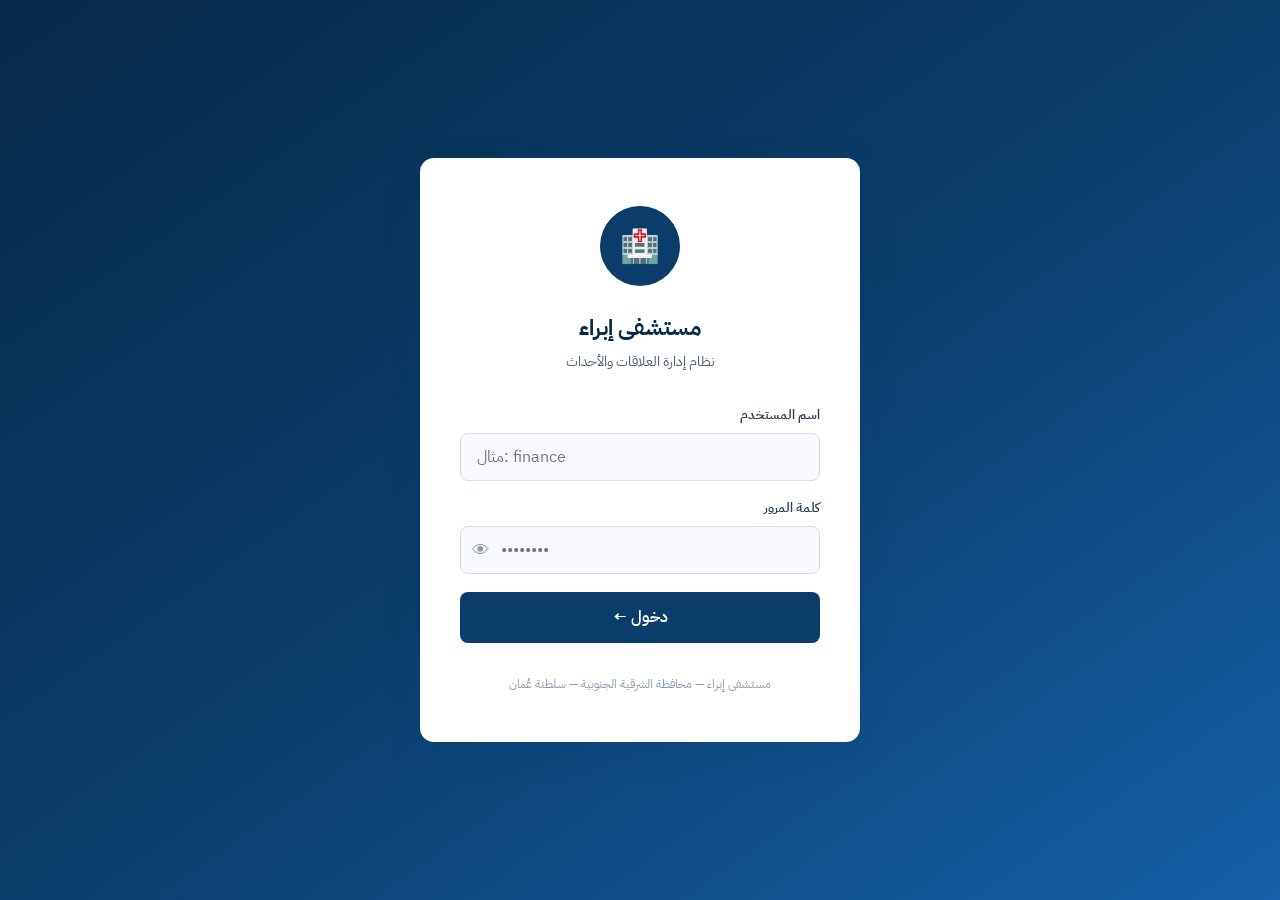
==== index.html @ c68150e1 "Add files via upload" ====
<!DOCTYPE html>
<html lang="ar" dir="rtl">

<head>
  <meta charset="UTF-8">
  <meta name="viewport" content="width=device-width, initial-scale=1.0">
  <title>مستشفى إبراء — تسجيل الدخول</title>
  <link rel="stylesheet" href="css/style.css">
  <style>
    .lf {
      display: flex;
      flex-direction: column;
      gap: .4rem;
      margin-bottom: 1.1rem;
      text-align: right
    }

    .lf label {
      font-size: .83rem;
      font-weight: 600;
      color: var(--neutral-700)
    }

    .lf input {
      width: 100%;
      padding: .72rem 1rem;
      border: 1.5px solid var(--neutral-200);
      border-radius: var(--radius);
      font-size: .97rem;
      background: var(--neutral-50);
      direction: ltr;
      text-align: left;
      font-family: inherit
    }

    .lf input:focus {
      outline: none;
      border-color: var(--primary-light);
      box-shadow: 0 0 0 3px rgba(21, 96, 168, .12);
      background: #fff
    }

    .pw-wrap {
      position: relative
    }

    .pw-wrap input {
      padding-left: 2.5rem
    }

    .pw-toggle {
      position: absolute;
      left: .75rem;
      top: 50%;
      transform: translateY(-50%);
      cursor: pointer;
      font-size: 1.1rem;
      color: var(--neutral-400)
    }
  </style>
</head>

<body class="login-page">
  <div class="login-card">
    <div class="login-logo">🏥</div>
    <h1 class="login-title">مستشفى إبراء</h1>
    <p class="login-subtitle">نظام إدارة العلاقات والأحداث</p>
    <div class="login-form">
      <div class="lf">
        <label>اسم المستخدم</label>
        <input type="text" id="inp-user" placeholder="مثال: finance" autocomplete="off" spellcheck="false">
      </div>
      <div class="lf">
        <label>كلمة المرور</label>
        <div class="pw-wrap">
          <input type="password" id="inp-pass" placeholder="••••••••" autocomplete="off">
          <span class="pw-toggle" id="pw-eye" onclick="togglePw()">👁</span>
        </div>
      </div>
      <button class="btn btn-primary" id="login-btn" onclick="doLogin()">دخول ←</button>
      <div class="login-error" id="login-error"></div>
    </div>
    <p style="margin-top:2rem;font-size:.75rem;color:var(--neutral-400)">مستشفى إبراء — محافظة الشرقية الجنوبية — سلطنة
      عُمان</p>
  </div>

  <script>
    // ── Supabase config ────────────────────────────────────────────────────
    const SUPABASE_URL = 'https://arpavayymvzckrytnwcr.supabase.co';
    const SUPABASE_ANON_KEY = 'eyJhbGciOiJIUzI1NiIsInR5cCI6IkpXVCJ9.eyJpc3MiOiJzdXBhYmFzZSIsInJlZiI6ImFycGF2YXl5bXZ6Y2tyeXRud2NyIiwicm9sZSI6ImFub24iLCJpYXQiOjE3ODIyMjEzMTIsImV4cCI6MjA5Nzc5NzMxMn0.KjnoR6fAWPVHJcuAol_mFbrXabzbY2G2itxrQmjWXBs';

    // ── Login uses native fetch — NO supabase.js needed at all ─────────────
    // Calls the REST endpoint that Supabase auto-generates for every RPC function.
    async function callRPC(fn, params) {
      const res = await fetch(`${SUPABASE_URL}/rest/v1/rpc/${fn}`, {
        method: 'POST',
        headers: {
          'Content-Type': 'application/json',
          'apikey': SUPABASE_ANON_KEY,
          'Authorization': 'Bearer ' + SUPABASE_ANON_KEY
        },
        body: JSON.stringify(params)
      });
      const json = await res.json();
      if (!res.ok) throw new Error(json.message || json.error || 'خطأ في الاتصال');
      return json; // array of rows
    }

    async function logSession(userId, username) {
      try {
        await fetch(`${SUPABASE_URL}/rest/v1/login_sessions`, {
          method: 'POST',
          headers: {
            'Content-Type': 'application/json',
            'apikey': SUPABASE_ANON_KEY,
            'Authorization': 'Bearer ' + SUPABASE_ANON_KEY,
            'Prefer': 'return=minimal'
          },
          body: JSON.stringify({ user_id: userId, username })
        });
      } catch (e) { }
    }

    // ── Redirect if already logged in ─────────────────────────────────────
    try {
      const u = JSON.parse(sessionStorage.getItem('hospital_user'));
      if (u && u.username) redirectUser(u);
    } catch (e) { }

    // ── Enter key ─────────────────────────────────────────────────────────
    document.getElementById('inp-user').addEventListener('keydown', e => { if (e.key === 'Enter') doLogin(); });
    document.getElementById('inp-pass').addEventListener('keydown', e => { if (e.key === 'Enter') doLogin(); });

    function togglePw() {
      const inp = document.getElementById('inp-pass');
      inp.type = inp.type === 'password' ? 'text' : 'password';
      document.getElementById('pw-eye').textContent = inp.type === 'password' ? '👁' : '🙈';
    }

    function showErr(msg) {
      const el = document.getElementById('login-error');
      el.textContent = msg; el.classList.add('show');
    }

    async function doLogin() {
      const username = document.getElementById('inp-user').value.trim().toLowerCase();
      const password = document.getElementById('inp-pass').value;
      const errEl = document.getElementById('login-error');
      const btn = document.getElementById('login-btn');

      errEl.classList.remove('show');
      if (!username || !password) { showErr('⚠️ يرجى إدخال اسم المستخدم وكلمة المرور.'); return; }

      btn.disabled = true; btn.textContent = '⏳ جاري التحقق...';

      try {
        const rows = await callRPC('verify_login', { p_username: username, p_password: password });

        if (!rows || rows.length === 0) {
          showErr('❌ اسم المستخدم أو كلمة المرور غير صحيحة.');
          document.getElementById('inp-pass').value = ''; return;
        }

        const row = rows[0];
        if (!row.is_active) { showErr('🚫 هذا الحساب معطّل.'); return; }

        const user = {
          id: row.user_id,
          username: row.username,
          name: row.full_name,
          role: row.role,
          deptName: row.dept_name || '',
          deptKey: row.dept_code || '',
          loginTime: new Date().toISOString()
        };

        sessionStorage.setItem('hospital_user', JSON.stringify(user));
        logSession(user.id, user.username);
        redirectUser(user);

      } catch (err) {
        showErr('❌ ' + err.message);
      } finally {
        btn.disabled = false; btn.textContent = 'دخول ←';
      }
    }

    function redirectUser(user) {
      if (user.role === 'relations' || user.role === 'admin')
        window.location.href = 'pages/relations/home.html';
      else
        window.location.href = 'pages/dept/home.html';
    }
  </script>
</body>

</html>
---- css/style.css ----
@import url('https://fonts.googleapis.com/css2?family=IBM+Plex+Sans+Arabic:wght@300;400;500;600;700&display=swap');

:root {
  --primary:#0B3D6B; --primary-light:#1560A8; --primary-dark:#072A4A;
  --accent:#00A896; --accent-light:#00C9B1;
  --danger:#C0392B; --warning:#E67E22; --success:#1A7F54;
  --neutral-900:#0F1923; --neutral-800:#1C2B3A; --neutral-700:#2D3F52;
  --neutral-600:#4A5F73; --neutral-400:#8899A8; --neutral-200:#D5DDE5;
  --neutral-100:#EEF2F6; --neutral-50:#F7F9FC; --white:#FFFFFF;
  --font-main:'IBM Plex Sans Arabic','Segoe UI',Arial,sans-serif;
  --radius-sm:4px; --radius:8px; --radius-lg:14px;
  --shadow-sm:0 1px 4px rgba(11,61,107,.08); --shadow:0 4px 16px rgba(11,61,107,.12); --shadow-lg:0 8px 32px rgba(11,61,107,.18);
  --sidebar-w:260px;
}
*,*::before,*::after{box-sizing:border-box;margin:0;padding:0}
html{font-size:16px;scroll-behavior:smooth}
body{font-family:var(--font-main);background:var(--neutral-50);color:var(--neutral-900);direction:rtl;min-height:100vh;line-height:1.6}
a{color:inherit;text-decoration:none} img{max-width:100%;display:block}
button{cursor:pointer;font-family:var(--font-main)} input,select,textarea{font-family:var(--font-main)}

/* LOGIN */
.login-page{min-height:100vh;display:flex;align-items:center;justify-content:center;background:linear-gradient(145deg,var(--primary-dark),var(--primary),var(--primary-light));padding:1rem}
.login-card{background:#fff;border-radius:var(--radius-lg);box-shadow:var(--shadow-lg);padding:3rem 2.5rem;width:100%;max-width:440px;text-align:center}
.login-logo{width:80px;height:80px;background:var(--primary);border-radius:50%;display:flex;align-items:center;justify-content:center;margin:0 auto 1.5rem;font-size:2rem;color:#fff}
.login-title{font-size:1.4rem;font-weight:700;color:var(--primary-dark);margin-bottom:.25rem}
.login-subtitle{font-size:.9rem;color:var(--neutral-600);margin-bottom:2rem}
.login-error{margin-top:.75rem;padding:.65rem 1rem;background:#FEF2F2;border:1px solid #FCA5A5;border-radius:var(--radius);color:var(--danger);font-size:.88rem;display:none}
.login-error.show{display:block}

/* BUTTONS */
.btn{display:inline-flex;align-items:center;justify-content:center;gap:.5rem;padding:.7rem 1.5rem;border-radius:var(--radius);font-size:.92rem;font-weight:600;border:none;cursor:pointer;transition:all .2s;white-space:nowrap;font-family:var(--font-main)}
.btn-primary{background:var(--primary);color:#fff;width:100%;padding:.85rem;font-size:1rem}.btn-primary:hover{background:var(--primary-light)}
.btn-accent{background:var(--accent);color:#fff}.btn-accent:hover{background:var(--accent-light)}
.btn-success{background:var(--success);color:#fff}.btn-success:hover{opacity:.9}
.btn-danger{background:var(--danger);color:#fff}.btn-danger:hover{opacity:.9}
.btn-outline{background:transparent;border:1.5px solid var(--primary);color:var(--primary)}.btn-outline:hover{background:var(--primary);color:#fff}
.btn-ghost{background:transparent;color:var(--neutral-600);border:1.5px solid var(--neutral-200)}.btn-ghost:hover{background:var(--neutral-100)}
.btn-sm{padding:.45rem .9rem;font-size:.8rem}.btn-lg{padding:.95rem 2rem;font-size:1.05rem}
.w-full{width:100%}

/* LAYOUT */
.app-layout{display:flex;min-height:100vh}
.sidebar{width:var(--sidebar-w);background:var(--primary-dark);color:#fff;display:flex;flex-direction:column;position:fixed;top:0;right:0;bottom:0;z-index:100;overflow-y:auto}
.sidebar-header{padding:1.5rem 1.25rem 1rem;border-bottom:1px solid rgba(255,255,255,.1)}
.sidebar-logo{display:flex;align-items:center;gap:.75rem}
.sidebar-logo-icon{width:44px;height:44px;background:var(--accent);border-radius:var(--radius);display:flex;align-items:center;justify-content:center;font-size:1.3rem;flex-shrink:0}
.sidebar-logo-text strong{font-size:.95rem;display:block} .sidebar-logo-text span{font-size:.75rem;opacity:.65}
.sidebar-user{padding:1rem 1.25rem;background:rgba(255,255,255,.06);margin:.75rem .75rem 0;border-radius:var(--radius)}
.sidebar-user-name{font-size:.88rem;font-weight:600} .sidebar-user-role{font-size:.75rem;opacity:.6;margin-top:.15rem}
.sidebar-nav{padding:.75rem 0;flex:1}
.sidebar-section{padding:.5rem 1.25rem .25rem;font-size:.7rem;font-weight:700;letter-spacing:.08em;text-transform:uppercase;color:rgba(255,255,255,.4)}
.sidebar-nav a{display:flex;align-items:center;gap:.75rem;padding:.65rem 1.25rem;font-size:.88rem;color:rgba(255,255,255,.75);border-right:3px solid transparent;transition:all .2s}
.sidebar-nav a:hover,.sidebar-nav a.active{background:rgba(255,255,255,.07);color:#fff;border-right-color:var(--accent)}
.sidebar-nav a.active{background:rgba(0,168,150,.15);font-weight:600}
.nav-icon{font-size:1rem;width:20px;text-align:center;flex-shrink:0}
.sidebar-footer{padding:1rem 1.25rem;border-top:1px solid rgba(255,255,255,.1)}
.main-content{margin-right:var(--sidebar-w);flex:1;display:flex;flex-direction:column;min-height:100vh}
.topbar{background:#fff;border-bottom:1px solid var(--neutral-200);padding:0 2rem;height:64px;display:flex;align-items:center;justify-content:space-between;position:sticky;top:0;z-index:50;box-shadow:var(--shadow-sm)}
.topbar-title h1{font-size:1.15rem;font-weight:700;color:var(--primary-dark)} .topbar-title p{font-size:.78rem;color:var(--neutral-600)}
.topbar-date{font-size:.82rem;color:var(--neutral-600);background:var(--neutral-100);padding:.35rem .75rem;border-radius:20px}
.page-content{padding:2rem;flex:1}

/* CARDS */
.card{background:#fff;border-radius:var(--radius-lg);box-shadow:var(--shadow-sm);border:1px solid var(--neutral-200)}
.card-header{padding:1.25rem 1.5rem;border-bottom:1px solid var(--neutral-100);display:flex;align-items:center;justify-content:space-between}
.card-title{font-size:1rem;font-weight:700;color:var(--primary-dark);display:flex;align-items:center;gap:.5rem}
.card-body{padding:1.5rem}
.mb-2{margin-bottom:1rem} .mb-3{margin-bottom:1.5rem} .mt-1{margin-top:.5rem}

/* STATS */
.stats-grid{display:grid;grid-template-columns:repeat(auto-fit,minmax(200px,1fr));gap:1rem;margin-bottom:1.5rem}
.stat-card{background:#fff;border-radius:var(--radius-lg);padding:1.25rem 1.5rem;border:1px solid var(--neutral-200);box-shadow:var(--shadow-sm);display:flex;align-items:center;gap:1rem}
.stat-icon{width:48px;height:48px;border-radius:var(--radius);display:flex;align-items:center;justify-content:center;font-size:1.4rem;flex-shrink:0}
.stat-icon.blue{background:rgba(21,96,168,.12);color:var(--primary-light)}
.stat-icon.green{background:rgba(26,127,84,.12);color:var(--success)}
.stat-icon.orange{background:rgba(230,126,34,.12);color:var(--warning)}
.stat-icon.teal{background:rgba(0,168,150,.12);color:var(--accent)}
.stat-value{font-size:1.75rem;font-weight:700;color:var(--primary-dark);line-height:1}
.stat-label{font-size:.8rem;color:var(--neutral-600);margin-top:.25rem}

/* FORMS */
.form-grid{display:grid;grid-template-columns:repeat(auto-fit,minmax(240px,1fr));gap:1.25rem}
.form-group{display:flex;flex-direction:column;gap:.4rem} .form-group.full{grid-column:1/-1}
.form-label{font-size:.83rem;font-weight:600;color:var(--neutral-700)}
.required{color:var(--danger);margin-right:2px}
.form-control{padding:.65rem .9rem;border:1.5px solid var(--neutral-200);border-radius:var(--radius);font-size:.92rem;color:var(--neutral-900);background:var(--neutral-50);transition:border-color .2s,box-shadow .2s;width:100%;direction:rtl;font-family:var(--font-main)}
.form-control:focus{outline:none;border-color:var(--primary-light);box-shadow:0 0 0 3px rgba(21,96,168,.1);background:#fff}
select.form-control{appearance:none;background-image:url("data:image/svg+xml,%3Csvg xmlns='http://www.w3.org/2000/svg' width='12' height='8' viewBox='0 0 12 8'%3E%3Cpath d='M1 1l5 5 5-5' stroke='%234A5F73' stroke-width='1.5' fill='none'/%3E%3C/svg%3E");background-repeat:no-repeat;background-position:left .9rem center;padding-left:2.25rem}
textarea.form-control{resize:vertical;min-height:90px}
.form-actions{display:flex;align-items:center;gap:.75rem;margin-top:1.5rem;padding-top:1.25rem;border-top:1px solid var(--neutral-100);flex-wrap:wrap}

/* TABLES */
.table-wrapper{overflow-x:auto;border-radius:var(--radius)}
table{width:100%;border-collapse:collapse;font-size:.87rem}
thead th{background:var(--primary-dark);color:#fff;padding:.75rem .9rem;font-weight:600;text-align:right;white-space:nowrap;font-size:.82rem}
tbody tr{border-bottom:1px solid var(--neutral-100);transition:background .2s}
tbody tr:hover{background:var(--neutral-50)} tbody tr:last-child{border-bottom:none}
tbody td{padding:.75rem .9rem;color:var(--neutral-800);vertical-align:middle}

/* BADGES */
.badge{display:inline-flex;align-items:center;padding:.25rem .65rem;border-radius:20px;font-size:.75rem;font-weight:600;white-space:nowrap}
.badge-blue{background:rgba(21,96,168,.12);color:var(--primary-light)}
.badge-green{background:rgba(26,127,84,.12);color:var(--success)}
.badge-orange{background:rgba(230,126,34,.12);color:var(--warning)}
.badge-red{background:rgba(192,57,43,.12);color:var(--danger)}
.badge-teal{background:rgba(0,168,150,.12);color:var(--accent)}
.badge-gray{background:var(--neutral-100);color:var(--neutral-600)}
.priority-low{background:rgba(26,127,84,.12);color:var(--success);border:1px solid rgba(26,127,84,.25)}
.priority-medium{background:rgba(230,126,34,.12);color:var(--warning);border:1px solid rgba(230,126,34,.25)}
.priority-urgent{background:rgba(192,57,43,.12);color:var(--danger);border:1px solid rgba(192,57,43,.25)}
.case-complaint{background:rgba(192,57,43,.1);color:var(--danger)}
.case-thanks{background:rgba(26,127,84,.1);color:var(--success)}
.reply-status-yes{color:var(--success);font-weight:600;font-size:.82rem}
.reply-status-no{color:var(--danger);font-weight:600;font-size:.82rem}

/* ALERTS */
.alert{padding:.85rem 1.1rem;border-radius:var(--radius);font-size:.9rem;margin-bottom:1rem}
.alert-success{background:#ECFDF5;border:1px solid #A7F3D0;color:#065F46}
.alert-danger{background:#FEF2F2;border:1px solid #FCA5A5;color:#991B1B}
.alert-warning{background:#FFFBEB;border:1px solid #FDE68A;color:#92400E}
.alert-info{background:#EFF6FF;border:1px solid #BFDBFE;color:#1E40AF}

/* SEARCH BAR */
.search-bar{display:flex;align-items:center;gap:.5rem;background:var(--neutral-50);border:1.5px solid var(--neutral-200);border-radius:var(--radius);padding:0 .75rem;transition:border-color .2s}
.search-bar:focus-within{border-color:var(--primary-light)}
.search-bar input{border:none;background:transparent;padding:.6rem .25rem;font-size:.9rem;flex:1;color:var(--neutral-900);font-family:var(--font-main)}
.search-bar input:focus{outline:none}

/* FILTER ROW */
.filter-row{display:flex;align-items:center;gap:.75rem;flex-wrap:wrap;margin-bottom:1.25rem}

/* MODAL */
.modal-backdrop{position:fixed;inset:0;background:rgba(7,42,74,.55);z-index:200;display:none;align-items:center;justify-content:center;padding:1rem}
.modal-backdrop.open{display:flex}
.modal{background:#fff;border-radius:var(--radius-lg);box-shadow:var(--shadow-lg);width:100%;max-width:600px;max-height:90vh;overflow-y:auto;animation:slideIn .2s ease}
@keyframes slideIn{from{opacity:0;transform:translateY(-20px)}to{opacity:1;transform:translateY(0)}}
.modal-header{padding:1.25rem 1.5rem;border-bottom:1px solid var(--neutral-100);display:flex;align-items:center;justify-content:space-between}
.modal-title{font-size:1rem;font-weight:700;color:var(--primary-dark)}
.modal-close{width:32px;height:32px;border-radius:var(--radius-sm);border:none;background:var(--neutral-100);color:var(--neutral-600);display:flex;align-items:center;justify-content:center;cursor:pointer}
.modal-body{padding:1.5rem} .modal-footer{padding:1rem 1.5rem;border-top:1px solid var(--neutral-100);display:flex;justify-content:flex-end;gap:.75rem}

/* MISC */
.divider{height:1px;background:var(--neutral-200);margin:1.25rem 0}
.flex{display:flex} .gap-1{gap:.5rem} .items-center{align-items:center} .justify-between{justify-content:space-between} .flex-wrap{flex-wrap:wrap}
.text-sm{font-size:.85rem} .text-xs{font-size:.75rem} .text-muted{color:var(--neutral-600)} .font-bold{font-weight:700} .text-center{text-align:center}
.empty-state{padding:3rem 1rem;text-align:center;color:var(--neutral-600)}
.empty-state .empty-icon{font-size:3rem;margin-bottom:1rem;opacity:.4}
.dept-checkbox-grid{display:grid;grid-template-columns:repeat(auto-fill,minmax(200px,1fr));gap:.5rem;max-height:200px;overflow-y:auto;padding:.75rem;border:1.5px solid var(--neutral-200);border-radius:var(--radius);background:var(--neutral-50)}
.dept-checkbox-grid label{display:flex;align-items:center;gap:.5rem;font-size:.83rem;cursor:pointer;padding:.3rem .5rem;border-radius:var(--radius-sm)}
.dept-checkbox-grid label:hover{background:var(--neutral-100)}
.dept-checkbox-grid input[type="checkbox"]{accent-color:var(--primary);width:15px;height:15px}

/* TOAST */
#toast-container{position:fixed;top:1.25rem;left:1.25rem;z-index:9999;display:flex;flex-direction:column;gap:.65rem;max-width:380px}
.toast{background:#fff;border-radius:var(--radius);box-shadow:var(--shadow-lg);padding:.9rem 1.1rem;display:flex;align-items:flex-start;gap:.65rem;font-size:.88rem;border-right:4px solid var(--primary);animation:toastIn .3s ease}
.toast.success{border-right-color:var(--success)} .toast.danger{border-right-color:var(--danger)} .toast.warning{border-right-color:var(--warning)}
@keyframes toastIn{from{opacity:0;transform:translateX(-20px)}to{opacity:1;transform:translateX(0)}}
.toast-icon{font-size:1.1rem;flex-shrink:0} .toast-body{flex:1;color:var(--neutral-800)} .toast-title{font-weight:700;margin-bottom:.1rem}

/* LOADING */
.loading-overlay{position:fixed;inset:0;background:rgba(255,255,255,.8);z-index:999;display:none;align-items:center;justify-content:center}
.loading-overlay.show{display:flex}
.spinner{width:48px;height:48px;border:4px solid var(--neutral-200);border-top-color:var(--primary);border-radius:50%;animation:spin .8s linear infinite}
@keyframes spin{to{transform:rotate(360deg)}}
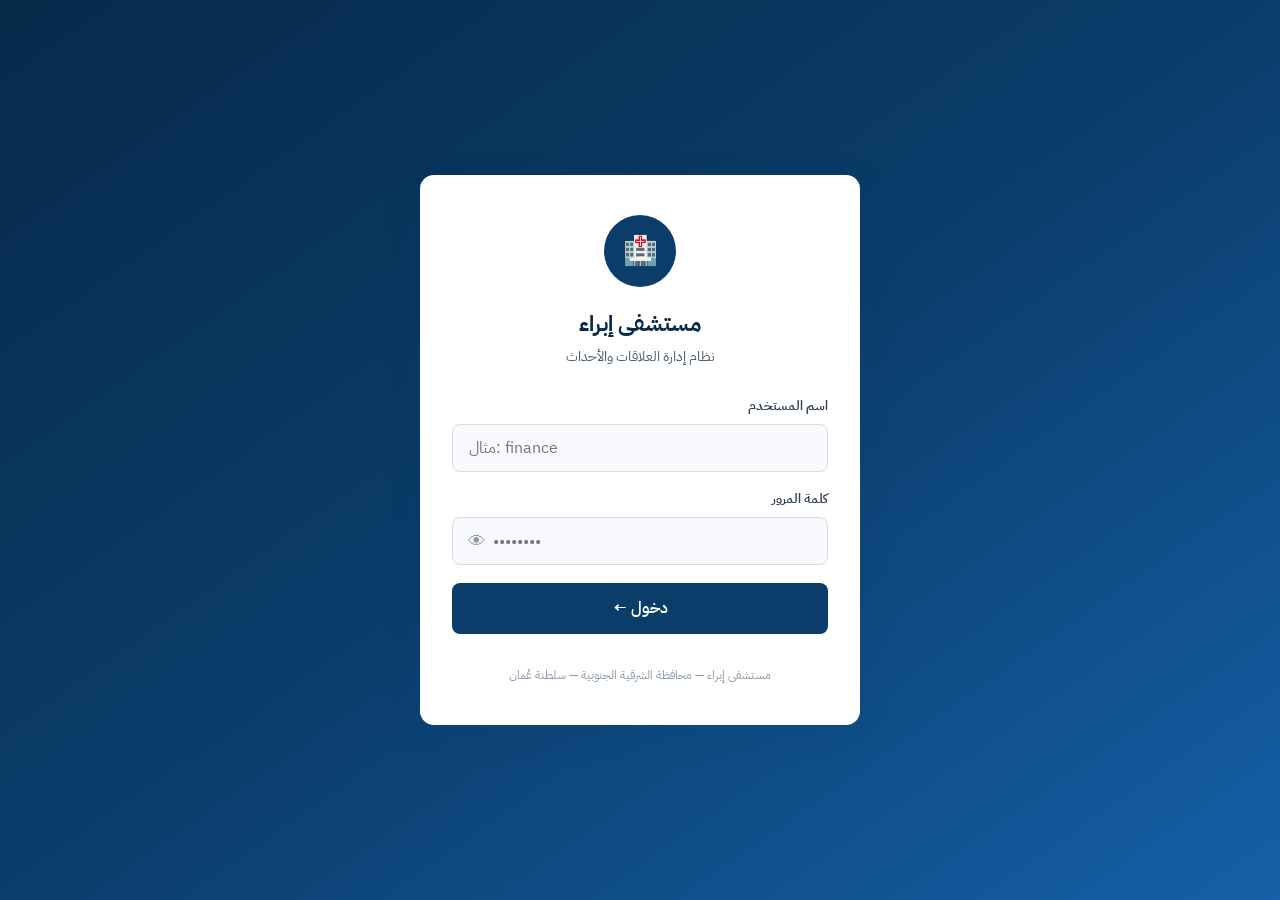
==== commit 42b1d997: "Fix formatting and improve code consistency in index.html" ====
--- a/index.html
+++ b/index.html
@@ -3,7 +3,7 @@
 
 <head>
   <meta charset="UTF-8">
-  <meta name="viewport" content="width=device-width, initial-scale=1.0">
+  <meta name="viewport" content="width=device-width, initial-scale=1.0, maximum-scale=1.0">
   <title>مستشفى إبراء — تسجيل الدخول</title>
   <link rel="stylesheet" href="css/style.css">
   <style>
@@ -30,7 +30,8 @@
       background: var(--neutral-50);
       direction: ltr;
       text-align: left;
-      font-family: inherit
+      font-family: inherit;
+      min-height: 44px
     }
 
     .lf input:focus {
@@ -55,7 +56,8 @@
       transform: translateY(-50%);
       cursor: pointer;
       font-size: 1.1rem;
-      color: var(--neutral-400)
+      color: var(--neutral-400);
+      padding: .25rem
     }
   </style>
 </head>
@@ -85,49 +87,35 @@
   </div>
 
   <script>
-    // ── Supabase config ────────────────────────────────────────────────────
     const SUPABASE_URL = 'https://arpavayymvzckrytnwcr.supabase.co';
     const SUPABASE_ANON_KEY = 'eyJhbGciOiJIUzI1NiIsInR5cCI6IkpXVCJ9.eyJpc3MiOiJzdXBhYmFzZSIsInJlZiI6ImFycGF2YXl5bXZ6Y2tyeXRud2NyIiwicm9sZSI6ImFub24iLCJpYXQiOjE3ODIyMjEzMTIsImV4cCI6MjA5Nzc5NzMxMn0.KjnoR6fAWPVHJcuAol_mFbrXabzbY2G2itxrQmjWXBs';
 
-    // ── Login uses native fetch — NO supabase.js needed at all ─────────────
-    // Calls the REST endpoint that Supabase auto-generates for every RPC function.
     async function callRPC(fn, params) {
       const res = await fetch(`${SUPABASE_URL}/rest/v1/rpc/${fn}`, {
         method: 'POST',
-        headers: {
-          'Content-Type': 'application/json',
-          'apikey': SUPABASE_ANON_KEY,
-          'Authorization': 'Bearer ' + SUPABASE_ANON_KEY
-        },
+        headers: { 'Content-Type': 'application/json', 'apikey': SUPABASE_ANON_KEY, 'Authorization': 'Bearer ' + SUPABASE_ANON_KEY },
         body: JSON.stringify(params)
       });
       const json = await res.json();
       if (!res.ok) throw new Error(json.message || json.error || 'خطأ في الاتصال');
-      return json; // array of rows
+      return json;
     }
 
     async function logSession(userId, username) {
       try {
         await fetch(`${SUPABASE_URL}/rest/v1/login_sessions`, {
           method: 'POST',
-          headers: {
-            'Content-Type': 'application/json',
-            'apikey': SUPABASE_ANON_KEY,
-            'Authorization': 'Bearer ' + SUPABASE_ANON_KEY,
-            'Prefer': 'return=minimal'
-          },
+          headers: { 'Content-Type': 'application/json', 'apikey': SUPABASE_ANON_KEY, 'Authorization': 'Bearer ' + SUPABASE_ANON_KEY, 'Prefer': 'return=minimal' },
           body: JSON.stringify({ user_id: userId, username })
         });
       } catch (e) { }
     }
 
-    // ── Redirect if already logged in ─────────────────────────────────────
     try {
       const u = JSON.parse(sessionStorage.getItem('hospital_user'));
       if (u && u.username) redirectUser(u);
     } catch (e) { }
 
-    // ── Enter key ─────────────────────────────────────────────────────────
     document.getElementById('inp-user').addEventListener('keydown', e => { if (e.key === 'Enter') doLogin(); });
     document.getElementById('inp-pass').addEventListener('keydown', e => { if (e.key === 'Enter') doLogin(); });
 
@@ -136,62 +124,35 @@
       inp.type = inp.type === 'password' ? 'text' : 'password';
       document.getElementById('pw-eye').textContent = inp.type === 'password' ? '👁' : '🙈';
     }
-
     function showErr(msg) {
       const el = document.getElementById('login-error');
       el.textContent = msg; el.classList.add('show');
     }
-
     async function doLogin() {
       const username = document.getElementById('inp-user').value.trim().toLowerCase();
       const password = document.getElementById('inp-pass').value;
       const errEl = document.getElementById('login-error');
       const btn = document.getElementById('login-btn');
-
       errEl.classList.remove('show');
       if (!username || !password) { showErr('⚠️ يرجى إدخال اسم المستخدم وكلمة المرور.'); return; }
-
       btn.disabled = true; btn.textContent = '⏳ جاري التحقق...';
-
       try {
         const rows = await callRPC('verify_login', { p_username: username, p_password: password });
-
-        if (!rows || rows.length === 0) {
-          showErr('❌ اسم المستخدم أو كلمة المرور غير صحيحة.');
-          document.getElementById('inp-pass').value = ''; return;
-        }
-
+        if (!rows || rows.length === 0) { showErr('❌ اسم المستخدم أو كلمة المرور غير صحيحة.'); document.getElementById('inp-pass').value = ''; return; }
         const row = rows[0];
         if (!row.is_active) { showErr('🚫 هذا الحساب معطّل.'); return; }
-
-        const user = {
-          id: row.user_id,
-          username: row.username,
-          name: row.full_name,
-          role: row.role,
-          deptName: row.dept_name || '',
-          deptKey: row.dept_code || '',
-          loginTime: new Date().toISOString()
-        };
-
+        const user = { id: row.user_id, username: row.username, name: row.full_name, role: row.role, deptName: row.dept_name || '', deptKey: row.dept_code || '', loginTime: new Date().toISOString() };
         sessionStorage.setItem('hospital_user', JSON.stringify(user));
         logSession(user.id, user.username);
         redirectUser(user);
-
-      } catch (err) {
-        showErr('❌ ' + err.message);
-      } finally {
-        btn.disabled = false; btn.textContent = 'دخول ←';
-      }
+      } catch (err) { showErr('❌ ' + err.message); }
+      finally { btn.disabled = false; btn.textContent = 'دخول ←'; }
     }
-
     function redirectUser(user) {
-      if (user.role === 'relations' || user.role === 'admin')
-        window.location.href = 'pages/relations/home.html';
-      else
-        window.location.href = 'pages/dept/home.html';
+      if (user.role === 'relations' || user.role === 'admin') window.location.href = 'pages/relations/home.html';
+      else window.location.href = 'pages/dept/home.html';
     }
   </script>
 </body>
 
-</html>+</html>
--- a/css/style.css
+++ b/css/style.css
@@ -1,164 +1,1375 @@
 @import url('https://fonts.googleapis.com/css2?family=IBM+Plex+Sans+Arabic:wght@300;400;500;600;700&display=swap');
 
 :root {
-  --primary:#0B3D6B; --primary-light:#1560A8; --primary-dark:#072A4A;
-  --accent:#00A896; --accent-light:#00C9B1;
-  --danger:#C0392B; --warning:#E67E22; --success:#1A7F54;
-  --neutral-900:#0F1923; --neutral-800:#1C2B3A; --neutral-700:#2D3F52;
-  --neutral-600:#4A5F73; --neutral-400:#8899A8; --neutral-200:#D5DDE5;
-  --neutral-100:#EEF2F6; --neutral-50:#F7F9FC; --white:#FFFFFF;
-  --font-main:'IBM Plex Sans Arabic','Segoe UI',Arial,sans-serif;
-  --radius-sm:4px; --radius:8px; --radius-lg:14px;
-  --shadow-sm:0 1px 4px rgba(11,61,107,.08); --shadow:0 4px 16px rgba(11,61,107,.12); --shadow-lg:0 8px 32px rgba(11,61,107,.18);
-  --sidebar-w:260px;
-}
-*,*::before,*::after{box-sizing:border-box;margin:0;padding:0}
-html{font-size:16px;scroll-behavior:smooth}
-body{font-family:var(--font-main);background:var(--neutral-50);color:var(--neutral-900);direction:rtl;min-height:100vh;line-height:1.6}
-a{color:inherit;text-decoration:none} img{max-width:100%;display:block}
-button{cursor:pointer;font-family:var(--font-main)} input,select,textarea{font-family:var(--font-main)}
-
-/* LOGIN */
-.login-page{min-height:100vh;display:flex;align-items:center;justify-content:center;background:linear-gradient(145deg,var(--primary-dark),var(--primary),var(--primary-light));padding:1rem}
-.login-card{background:#fff;border-radius:var(--radius-lg);box-shadow:var(--shadow-lg);padding:3rem 2.5rem;width:100%;max-width:440px;text-align:center}
-.login-logo{width:80px;height:80px;background:var(--primary);border-radius:50%;display:flex;align-items:center;justify-content:center;margin:0 auto 1.5rem;font-size:2rem;color:#fff}
-.login-title{font-size:1.4rem;font-weight:700;color:var(--primary-dark);margin-bottom:.25rem}
-.login-subtitle{font-size:.9rem;color:var(--neutral-600);margin-bottom:2rem}
-.login-error{margin-top:.75rem;padding:.65rem 1rem;background:#FEF2F2;border:1px solid #FCA5A5;border-radius:var(--radius);color:var(--danger);font-size:.88rem;display:none}
-.login-error.show{display:block}
-
-/* BUTTONS */
-.btn{display:inline-flex;align-items:center;justify-content:center;gap:.5rem;padding:.7rem 1.5rem;border-radius:var(--radius);font-size:.92rem;font-weight:600;border:none;cursor:pointer;transition:all .2s;white-space:nowrap;font-family:var(--font-main)}
-.btn-primary{background:var(--primary);color:#fff;width:100%;padding:.85rem;font-size:1rem}.btn-primary:hover{background:var(--primary-light)}
-.btn-accent{background:var(--accent);color:#fff}.btn-accent:hover{background:var(--accent-light)}
-.btn-success{background:var(--success);color:#fff}.btn-success:hover{opacity:.9}
-.btn-danger{background:var(--danger);color:#fff}.btn-danger:hover{opacity:.9}
-.btn-outline{background:transparent;border:1.5px solid var(--primary);color:var(--primary)}.btn-outline:hover{background:var(--primary);color:#fff}
-.btn-ghost{background:transparent;color:var(--neutral-600);border:1.5px solid var(--neutral-200)}.btn-ghost:hover{background:var(--neutral-100)}
-.btn-sm{padding:.45rem .9rem;font-size:.8rem}.btn-lg{padding:.95rem 2rem;font-size:1.05rem}
-.w-full{width:100%}
-
-/* LAYOUT */
-.app-layout{display:flex;min-height:100vh}
-.sidebar{width:var(--sidebar-w);background:var(--primary-dark);color:#fff;display:flex;flex-direction:column;position:fixed;top:0;right:0;bottom:0;z-index:100;overflow-y:auto}
-.sidebar-header{padding:1.5rem 1.25rem 1rem;border-bottom:1px solid rgba(255,255,255,.1)}
-.sidebar-logo{display:flex;align-items:center;gap:.75rem}
-.sidebar-logo-icon{width:44px;height:44px;background:var(--accent);border-radius:var(--radius);display:flex;align-items:center;justify-content:center;font-size:1.3rem;flex-shrink:0}
-.sidebar-logo-text strong{font-size:.95rem;display:block} .sidebar-logo-text span{font-size:.75rem;opacity:.65}
-.sidebar-user{padding:1rem 1.25rem;background:rgba(255,255,255,.06);margin:.75rem .75rem 0;border-radius:var(--radius)}
-.sidebar-user-name{font-size:.88rem;font-weight:600} .sidebar-user-role{font-size:.75rem;opacity:.6;margin-top:.15rem}
-.sidebar-nav{padding:.75rem 0;flex:1}
-.sidebar-section{padding:.5rem 1.25rem .25rem;font-size:.7rem;font-weight:700;letter-spacing:.08em;text-transform:uppercase;color:rgba(255,255,255,.4)}
-.sidebar-nav a{display:flex;align-items:center;gap:.75rem;padding:.65rem 1.25rem;font-size:.88rem;color:rgba(255,255,255,.75);border-right:3px solid transparent;transition:all .2s}
-.sidebar-nav a:hover,.sidebar-nav a.active{background:rgba(255,255,255,.07);color:#fff;border-right-color:var(--accent)}
-.sidebar-nav a.active{background:rgba(0,168,150,.15);font-weight:600}
-.nav-icon{font-size:1rem;width:20px;text-align:center;flex-shrink:0}
-.sidebar-footer{padding:1rem 1.25rem;border-top:1px solid rgba(255,255,255,.1)}
-.main-content{margin-right:var(--sidebar-w);flex:1;display:flex;flex-direction:column;min-height:100vh}
-.topbar{background:#fff;border-bottom:1px solid var(--neutral-200);padding:0 2rem;height:64px;display:flex;align-items:center;justify-content:space-between;position:sticky;top:0;z-index:50;box-shadow:var(--shadow-sm)}
-.topbar-title h1{font-size:1.15rem;font-weight:700;color:var(--primary-dark)} .topbar-title p{font-size:.78rem;color:var(--neutral-600)}
-.topbar-date{font-size:.82rem;color:var(--neutral-600);background:var(--neutral-100);padding:.35rem .75rem;border-radius:20px}
-.page-content{padding:2rem;flex:1}
-
-/* CARDS */
-.card{background:#fff;border-radius:var(--radius-lg);box-shadow:var(--shadow-sm);border:1px solid var(--neutral-200)}
-.card-header{padding:1.25rem 1.5rem;border-bottom:1px solid var(--neutral-100);display:flex;align-items:center;justify-content:space-between}
-.card-title{font-size:1rem;font-weight:700;color:var(--primary-dark);display:flex;align-items:center;gap:.5rem}
-.card-body{padding:1.5rem}
-.mb-2{margin-bottom:1rem} .mb-3{margin-bottom:1.5rem} .mt-1{margin-top:.5rem}
-
-/* STATS */
-.stats-grid{display:grid;grid-template-columns:repeat(auto-fit,minmax(200px,1fr));gap:1rem;margin-bottom:1.5rem}
-.stat-card{background:#fff;border-radius:var(--radius-lg);padding:1.25rem 1.5rem;border:1px solid var(--neutral-200);box-shadow:var(--shadow-sm);display:flex;align-items:center;gap:1rem}
-.stat-icon{width:48px;height:48px;border-radius:var(--radius);display:flex;align-items:center;justify-content:center;font-size:1.4rem;flex-shrink:0}
-.stat-icon.blue{background:rgba(21,96,168,.12);color:var(--primary-light)}
-.stat-icon.green{background:rgba(26,127,84,.12);color:var(--success)}
-.stat-icon.orange{background:rgba(230,126,34,.12);color:var(--warning)}
-.stat-icon.teal{background:rgba(0,168,150,.12);color:var(--accent)}
-.stat-value{font-size:1.75rem;font-weight:700;color:var(--primary-dark);line-height:1}
-.stat-label{font-size:.8rem;color:var(--neutral-600);margin-top:.25rem}
-
-/* FORMS */
-.form-grid{display:grid;grid-template-columns:repeat(auto-fit,minmax(240px,1fr));gap:1.25rem}
-.form-group{display:flex;flex-direction:column;gap:.4rem} .form-group.full{grid-column:1/-1}
-.form-label{font-size:.83rem;font-weight:600;color:var(--neutral-700)}
-.required{color:var(--danger);margin-right:2px}
-.form-control{padding:.65rem .9rem;border:1.5px solid var(--neutral-200);border-radius:var(--radius);font-size:.92rem;color:var(--neutral-900);background:var(--neutral-50);transition:border-color .2s,box-shadow .2s;width:100%;direction:rtl;font-family:var(--font-main)}
-.form-control:focus{outline:none;border-color:var(--primary-light);box-shadow:0 0 0 3px rgba(21,96,168,.1);background:#fff}
-select.form-control{appearance:none;background-image:url("data:image/svg+xml,%3Csvg xmlns='http://www.w3.org/2000/svg' width='12' height='8' viewBox='0 0 12 8'%3E%3Cpath d='M1 1l5 5 5-5' stroke='%234A5F73' stroke-width='1.5' fill='none'/%3E%3C/svg%3E");background-repeat:no-repeat;background-position:left .9rem center;padding-left:2.25rem}
-textarea.form-control{resize:vertical;min-height:90px}
-.form-actions{display:flex;align-items:center;gap:.75rem;margin-top:1.5rem;padding-top:1.25rem;border-top:1px solid var(--neutral-100);flex-wrap:wrap}
-
-/* TABLES */
-.table-wrapper{overflow-x:auto;border-radius:var(--radius)}
-table{width:100%;border-collapse:collapse;font-size:.87rem}
-thead th{background:var(--primary-dark);color:#fff;padding:.75rem .9rem;font-weight:600;text-align:right;white-space:nowrap;font-size:.82rem}
-tbody tr{border-bottom:1px solid var(--neutral-100);transition:background .2s}
-tbody tr:hover{background:var(--neutral-50)} tbody tr:last-child{border-bottom:none}
-tbody td{padding:.75rem .9rem;color:var(--neutral-800);vertical-align:middle}
-
-/* BADGES */
-.badge{display:inline-flex;align-items:center;padding:.25rem .65rem;border-radius:20px;font-size:.75rem;font-weight:600;white-space:nowrap}
-.badge-blue{background:rgba(21,96,168,.12);color:var(--primary-light)}
-.badge-green{background:rgba(26,127,84,.12);color:var(--success)}
-.badge-orange{background:rgba(230,126,34,.12);color:var(--warning)}
-.badge-red{background:rgba(192,57,43,.12);color:var(--danger)}
-.badge-teal{background:rgba(0,168,150,.12);color:var(--accent)}
-.badge-gray{background:var(--neutral-100);color:var(--neutral-600)}
-.priority-low{background:rgba(26,127,84,.12);color:var(--success);border:1px solid rgba(26,127,84,.25)}
-.priority-medium{background:rgba(230,126,34,.12);color:var(--warning);border:1px solid rgba(230,126,34,.25)}
-.priority-urgent{background:rgba(192,57,43,.12);color:var(--danger);border:1px solid rgba(192,57,43,.25)}
-.case-complaint{background:rgba(192,57,43,.1);color:var(--danger)}
-.case-thanks{background:rgba(26,127,84,.1);color:var(--success)}
-.reply-status-yes{color:var(--success);font-weight:600;font-size:.82rem}
-.reply-status-no{color:var(--danger);font-weight:600;font-size:.82rem}
-
-/* ALERTS */
-.alert{padding:.85rem 1.1rem;border-radius:var(--radius);font-size:.9rem;margin-bottom:1rem}
-.alert-success{background:#ECFDF5;border:1px solid #A7F3D0;color:#065F46}
-.alert-danger{background:#FEF2F2;border:1px solid #FCA5A5;color:#991B1B}
-.alert-warning{background:#FFFBEB;border:1px solid #FDE68A;color:#92400E}
-.alert-info{background:#EFF6FF;border:1px solid #BFDBFE;color:#1E40AF}
-
-/* SEARCH BAR */
-.search-bar{display:flex;align-items:center;gap:.5rem;background:var(--neutral-50);border:1.5px solid var(--neutral-200);border-radius:var(--radius);padding:0 .75rem;transition:border-color .2s}
-.search-bar:focus-within{border-color:var(--primary-light)}
-.search-bar input{border:none;background:transparent;padding:.6rem .25rem;font-size:.9rem;flex:1;color:var(--neutral-900);font-family:var(--font-main)}
-.search-bar input:focus{outline:none}
-
-/* FILTER ROW */
-.filter-row{display:flex;align-items:center;gap:.75rem;flex-wrap:wrap;margin-bottom:1.25rem}
-
-/* MODAL */
-.modal-backdrop{position:fixed;inset:0;background:rgba(7,42,74,.55);z-index:200;display:none;align-items:center;justify-content:center;padding:1rem}
-.modal-backdrop.open{display:flex}
-.modal{background:#fff;border-radius:var(--radius-lg);box-shadow:var(--shadow-lg);width:100%;max-width:600px;max-height:90vh;overflow-y:auto;animation:slideIn .2s ease}
-@keyframes slideIn{from{opacity:0;transform:translateY(-20px)}to{opacity:1;transform:translateY(0)}}
-.modal-header{padding:1.25rem 1.5rem;border-bottom:1px solid var(--neutral-100);display:flex;align-items:center;justify-content:space-between}
-.modal-title{font-size:1rem;font-weight:700;color:var(--primary-dark)}
-.modal-close{width:32px;height:32px;border-radius:var(--radius-sm);border:none;background:var(--neutral-100);color:var(--neutral-600);display:flex;align-items:center;justify-content:center;cursor:pointer}
-.modal-body{padding:1.5rem} .modal-footer{padding:1rem 1.5rem;border-top:1px solid var(--neutral-100);display:flex;justify-content:flex-end;gap:.75rem}
-
-/* MISC */
-.divider{height:1px;background:var(--neutral-200);margin:1.25rem 0}
-.flex{display:flex} .gap-1{gap:.5rem} .items-center{align-items:center} .justify-between{justify-content:space-between} .flex-wrap{flex-wrap:wrap}
-.text-sm{font-size:.85rem} .text-xs{font-size:.75rem} .text-muted{color:var(--neutral-600)} .font-bold{font-weight:700} .text-center{text-align:center}
-.empty-state{padding:3rem 1rem;text-align:center;color:var(--neutral-600)}
-.empty-state .empty-icon{font-size:3rem;margin-bottom:1rem;opacity:.4}
-.dept-checkbox-grid{display:grid;grid-template-columns:repeat(auto-fill,minmax(200px,1fr));gap:.5rem;max-height:200px;overflow-y:auto;padding:.75rem;border:1.5px solid var(--neutral-200);border-radius:var(--radius);background:var(--neutral-50)}
-.dept-checkbox-grid label{display:flex;align-items:center;gap:.5rem;font-size:.83rem;cursor:pointer;padding:.3rem .5rem;border-radius:var(--radius-sm)}
-.dept-checkbox-grid label:hover{background:var(--neutral-100)}
-.dept-checkbox-grid input[type="checkbox"]{accent-color:var(--primary);width:15px;height:15px}
-
-/* TOAST */
-#toast-container{position:fixed;top:1.25rem;left:1.25rem;z-index:9999;display:flex;flex-direction:column;gap:.65rem;max-width:380px}
-.toast{background:#fff;border-radius:var(--radius);box-shadow:var(--shadow-lg);padding:.9rem 1.1rem;display:flex;align-items:flex-start;gap:.65rem;font-size:.88rem;border-right:4px solid var(--primary);animation:toastIn .3s ease}
-.toast.success{border-right-color:var(--success)} .toast.danger{border-right-color:var(--danger)} .toast.warning{border-right-color:var(--warning)}
-@keyframes toastIn{from{opacity:0;transform:translateX(-20px)}to{opacity:1;transform:translateX(0)}}
-.toast-icon{font-size:1.1rem;flex-shrink:0} .toast-body{flex:1;color:var(--neutral-800)} .toast-title{font-weight:700;margin-bottom:.1rem}
-
-/* LOADING */
-.loading-overlay{position:fixed;inset:0;background:rgba(255,255,255,.8);z-index:999;display:none;align-items:center;justify-content:center}
-.loading-overlay.show{display:flex}
-.spinner{width:48px;height:48px;border:4px solid var(--neutral-200);border-top-color:var(--primary);border-radius:50%;animation:spin .8s linear infinite}
-@keyframes spin{to{transform:rotate(360deg)}}
+  --primary: #0B3D6B;
+  --primary-light: #1560A8;
+  --primary-dark: #072A4A;
+  --accent: #00A896;
+  --accent-light: #00C9B1;
+  --danger: #C0392B;
+  --warning: #E67E22;
+  --success: #1A7F54;
+  --neutral-900: #0F1923;
+  --neutral-800: #1C2B3A;
+  --neutral-700: #2D3F52;
+  --neutral-600: #4A5F73;
+  --neutral-400: #8899A8;
+  --neutral-200: #D5DDE5;
+  --neutral-100: #EEF2F6;
+  --neutral-50: #F7F9FC;
+  --white: #FFFFFF;
+  --font-main: 'IBM Plex Sans Arabic', 'Segoe UI', Arial, sans-serif;
+  --radius-sm: 4px;
+  --radius: 8px;
+  --radius-lg: 14px;
+  --shadow-sm: 0 1px 4px rgba(11, 61, 107, .08);
+  --shadow: 0 4px 16px rgba(11, 61, 107, .12);
+  --shadow-lg: 0 8px 32px rgba(11, 61, 107, .18);
+  --sidebar-w: 260px;
+}
+
+/* ── Reset ── */
+*,
+*::before,
+*::after {
+  box-sizing: border-box;
+  margin: 0;
+  padding: 0
+}
+
+html {
+  font-size: 16px;
+  scroll-behavior: smooth;
+  -webkit-text-size-adjust: 100%
+}
+
+body {
+  font-family: var(--font-main);
+  background: var(--neutral-50);
+  color: var(--neutral-900);
+  direction: rtl;
+  min-height: 100vh;
+  line-height: 1.6
+}
+
+a {
+  color: inherit;
+  text-decoration: none
+}
+
+img {
+  max-width: 100%;
+  display: block
+}
+
+button {
+  cursor: pointer;
+  font-family: var(--font-main)
+}
+
+input,
+select,
+textarea {
+  font-family: var(--font-main)
+}
+
+/* ── Login ── */
+.login-page {
+  min-height: 100vh;
+  display: flex;
+  align-items: center;
+  justify-content: center;
+  background: linear-gradient(145deg, var(--primary-dark), var(--primary), var(--primary-light));
+  padding: 1rem
+}
+
+.login-card {
+  background: #fff;
+  border-radius: var(--radius-lg);
+  box-shadow: var(--shadow-lg);
+  padding: 2.5rem 2rem;
+  width: 100%;
+  max-width: 440px;
+  text-align: center
+}
+
+.login-logo {
+  width: 72px;
+  height: 72px;
+  background: var(--primary);
+  border-radius: 50%;
+  display: flex;
+  align-items: center;
+  justify-content: center;
+  margin: 0 auto 1.25rem;
+  font-size: 1.75rem;
+  color: #fff
+}
+
+.login-title {
+  font-size: 1.35rem;
+  font-weight: 700;
+  color: var(--primary-dark);
+  margin-bottom: .25rem
+}
+
+.login-subtitle {
+  font-size: .88rem;
+  color: var(--neutral-600);
+  margin-bottom: 1.75rem
+}
+
+.login-error {
+  margin-top: .75rem;
+  padding: .65rem 1rem;
+  background: #FEF2F2;
+  border: 1px solid #FCA5A5;
+  border-radius: var(--radius);
+  color: var(--danger);
+  font-size: .88rem;
+  display: none
+}
+
+.login-error.show {
+  display: block
+}
+
+/* ── Buttons ── */
+.btn {
+  display: inline-flex;
+  align-items: center;
+  justify-content: center;
+  gap: .5rem;
+  padding: .7rem 1.5rem;
+  border-radius: var(--radius);
+  font-size: .92rem;
+  font-weight: 600;
+  border: none;
+  cursor: pointer;
+  transition: all .2s;
+  white-space: nowrap;
+  font-family: var(--font-main);
+  touch-action: manipulation
+}
+
+.btn-primary {
+  background: var(--primary);
+  color: #fff;
+  width: 100%;
+  padding: .85rem;
+  font-size: 1rem
+}
+
+.btn-primary:hover {
+  background: var(--primary-light)
+}
+
+.btn-accent {
+  background: var(--accent);
+  color: #fff
+}
+
+.btn-accent:hover {
+  background: var(--accent-light)
+}
+
+.btn-success {
+  background: var(--success);
+  color: #fff
+}
+
+.btn-success:hover {
+  opacity: .9
+}
+
+.btn-danger {
+  background: var(--danger);
+  color: #fff
+}
+
+.btn-danger:hover {
+  opacity: .9
+}
+
+.btn-outline {
+  background: transparent;
+  border: 1.5px solid var(--primary);
+  color: var(--primary)
+}
+
+.btn-outline:hover {
+  background: var(--primary);
+  color: #fff
+}
+
+.btn-ghost {
+  background: transparent;
+  color: var(--neutral-600);
+  border: 1.5px solid var(--neutral-200)
+}
+
+.btn-ghost:hover {
+  background: var(--neutral-100)
+}
+
+.btn-sm {
+  padding: .45rem .9rem;
+  font-size: .8rem
+}
+
+.btn-lg {
+  padding: .95rem 2rem;
+  font-size: 1.05rem
+}
+
+.w-full {
+  width: 100%
+}
+
+/* ── App Layout ── */
+.app-layout {
+  display: flex;
+  min-height: 100vh
+}
+
+/* ── Sidebar ── */
+.sidebar {
+  width: var(--sidebar-w);
+  background: var(--primary-dark);
+  color: #fff;
+  display: flex;
+  flex-direction: column;
+  position: fixed;
+  top: 0;
+  right: 0;
+  bottom: 0;
+  z-index: 300;
+  overflow-y: auto;
+  overflow-x: hidden;
+  transition: transform .25s ease;
+  -webkit-overflow-scrolling: touch;
+}
+
+.sidebar.collapsed {
+  transform: translateX(100%)
+}
+
+/* Mobile: sidebar starts hidden, slides in as overlay */
+@media(max-width:768px) {
+  .sidebar {
+    transform: translateX(100%);
+    box-shadow: var(--shadow-lg);
+  }
+
+  .sidebar.open {
+    transform: translateX(0);
+  }
+}
+
+/* Sidebar overlay backdrop (mobile) */
+.sidebar-overlay {
+  display: none;
+  position: fixed;
+  inset: 0;
+  background: rgba(7, 42, 74, .5);
+  z-index: 299;
+}
+
+.sidebar-overlay.show {
+  display: block
+}
+
+.main-content {
+  margin-right: var(--sidebar-w);
+  flex: 1;
+  display: flex;
+  flex-direction: column;
+  min-height: 100vh;
+  transition: margin-right .25s ease;
+  min-width: 0;
+  /* prevent overflow */
+}
+
+.main-content.sidebar-collapsed {
+  margin-right: 0
+}
+
+/* Mobile: no margin since sidebar is overlay */
+@media(max-width:768px) {
+  .main-content {
+    margin-right: 0 !important;
+  }
+}
+
+/* ── Sidebar internals ── */
+.sidebar-header {
+  padding: 1.25rem 1rem .85rem;
+  border-bottom: 1px solid rgba(255, 255, 255, .1)
+}
+
+.sidebar-logo {
+  display: flex;
+  align-items: center;
+  gap: .65rem;
+  cursor: pointer;
+  user-select: none
+}
+
+.sidebar-logo:hover .sidebar-logo-icon {
+  background: var(--accent-light)
+}
+
+.sidebar-logo-icon {
+  width: 40px;
+  height: 40px;
+  min-width: 40px;
+  background: var(--accent);
+  border-radius: var(--radius);
+  display: flex;
+  align-items: center;
+  justify-content: center;
+  font-size: 1.2rem;
+  flex-shrink: 0;
+  transition: background .2s
+}
+
+.sidebar-logo-text strong {
+  font-size: .9rem;
+  display: block;
+  line-height: 1.2
+}
+
+.sidebar-logo-text span {
+  font-size: .72rem;
+  opacity: .65
+}
+
+.sidebar-user {
+  padding: .85rem 1rem;
+  background: rgba(255, 255, 255, .06);
+  margin: .65rem .65rem 0;
+  border-radius: var(--radius)
+}
+
+.sidebar-user-name {
+  font-size: .85rem;
+  font-weight: 600
+}
+
+.sidebar-user-role {
+  font-size: .72rem;
+  opacity: .6;
+  margin-top: .15rem
+}
+
+.sidebar-nav {
+  padding: .65rem 0;
+  flex: 1
+}
+
+.sidebar-section {
+  padding: .5rem 1rem .2rem;
+  font-size: .68rem;
+  font-weight: 700;
+  letter-spacing: .08em;
+  text-transform: uppercase;
+  color: rgba(255, 255, 255, .4)
+}
+
+.sidebar-nav a {
+  display: flex;
+  align-items: center;
+  gap: .65rem;
+  padding: .65rem 1rem;
+  font-size: .86rem;
+  color: rgba(255, 255, 255, .75);
+  border-right: 3px solid transparent;
+  transition: all .2s;
+  -webkit-tap-highlight-color: transparent
+}
+
+.sidebar-nav a:hover,
+.sidebar-nav a.active {
+  background: rgba(255, 255, 255, .07);
+  color: #fff;
+  border-right-color: var(--accent)
+}
+
+.sidebar-nav a.active {
+  background: rgba(0, 168, 150, .15);
+  font-weight: 600
+}
+
+.nav-icon {
+  font-size: .95rem;
+  width: 18px;
+  text-align: center;
+  flex-shrink: 0
+}
+
+.sidebar-footer {
+  padding: 1rem;
+  border-top: 1px solid rgba(255, 255, 255, .1)
+}
+
+/* ── Topbar toggle button (hamburger) ── */
+.sidebar-toggle-btn {
+  width: 40px;
+  height: 40px;
+  border-radius: var(--radius-sm);
+  background: var(--primary-dark);
+  color: #fff;
+  border: none;
+  font-size: 1.2rem;
+  cursor: pointer;
+  display: flex;
+  align-items: center;
+  justify-content: center;
+  box-shadow: var(--shadow);
+  flex-shrink: 0;
+  -webkit-tap-highlight-color: transparent;
+}
+
+/* Topbar hamburger button: always visible in topbar */
+.topbar .sidebar-toggle-btn {
+  position: static;
+  box-shadow: none;
+  background: var(--neutral-100);
+  color: var(--primary-dark);
+  flex-shrink: 0;
+}
+
+.topbar .sidebar-toggle-btn:hover {
+  background: var(--neutral-200)
+}
+
+/* Desktop FAB (shown only when sidebar is collapsed via desktop toggle) */
+#sidebar-toggle-fab {
+  position: fixed;
+  top: 14px;
+  right: 12px;
+  z-index: 200;
+  display: none;
+}
+
+#sidebar-toggle-fab.visible {
+  display: flex
+}
+
+/* ── Topbar ── */
+.topbar {
+  background: #fff;
+  border-bottom: 1px solid var(--neutral-200);
+  padding: 0 1.5rem;
+  height: 60px;
+  display: flex;
+  align-items: center;
+  justify-content: space-between;
+  gap: .75rem;
+  position: sticky;
+  top: 0;
+  z-index: 50;
+  box-shadow: var(--shadow-sm);
+}
+
+.topbar-title {
+  min-width: 0;
+  flex: 1
+}
+
+.topbar-title h1 {
+  font-size: 1.05rem;
+  font-weight: 700;
+  color: var(--primary-dark);
+  white-space: nowrap;
+  overflow: hidden;
+  text-overflow: ellipsis
+}
+
+.topbar-title p {
+  font-size: .75rem;
+  color: var(--neutral-600);
+  white-space: nowrap;
+  overflow: hidden;
+  text-overflow: ellipsis
+}
+
+.topbar-date {
+  font-size: .78rem;
+  color: var(--neutral-600);
+  background: var(--neutral-100);
+  padding: .3rem .65rem;
+  border-radius: 20px;
+  white-space: nowrap;
+  flex-shrink: 0
+}
+
+@media(max-width:480px) {
+  .topbar {
+    padding: 0 .85rem;
+    height: 56px
+  }
+
+  .topbar-date {
+    display: none
+  }
+
+  /* hide date on very small phones */
+}
+
+/* ── Page content ── */
+.page-content {
+  padding: 1.5rem;
+  flex: 1
+}
+
+@media(max-width:600px) {
+  .page-content {
+    padding: 1rem .85rem
+  }
+}
+
+/* ── Cards ── */
+.card {
+  background: #fff;
+  border-radius: var(--radius-lg);
+  box-shadow: var(--shadow-sm);
+  border: 1px solid var(--neutral-200)
+}
+
+.card-header {
+  padding: 1rem 1.25rem;
+  border-bottom: 1px solid var(--neutral-100);
+  display: flex;
+  align-items: center;
+  justify-content: space-between;
+  flex-wrap: wrap;
+  gap: .5rem
+}
+
+.card-title {
+  font-size: .95rem;
+  font-weight: 700;
+  color: var(--primary-dark);
+  display: flex;
+  align-items: center;
+  gap: .5rem
+}
+
+.card-body {
+  padding: 1.25rem
+}
+
+.mb-2 {
+  margin-bottom: 1rem
+}
+
+.mb-3 {
+  margin-bottom: 1.5rem
+}
+
+.mt-1 {
+  margin-top: .5rem
+}
+
+/* ── Stats grid ── */
+.stats-grid {
+  display: grid;
+  grid-template-columns: repeat(auto-fit, minmax(160px, 1fr));
+  gap: .85rem;
+  margin-bottom: 1.25rem
+}
+
+@media(max-width:480px) {
+  .stats-grid {
+    grid-template-columns: repeat(2, 1fr);
+    gap: .65rem
+  }
+}
+
+.stat-card {
+  background: #fff;
+  border-radius: var(--radius-lg);
+  padding: 1rem 1.1rem;
+  border: 1px solid var(--neutral-200);
+  box-shadow: var(--shadow-sm);
+  display: flex;
+  align-items: center;
+  gap: .75rem
+}
+
+.stat-icon {
+  width: 44px;
+  height: 44px;
+  min-width: 44px;
+  border-radius: var(--radius);
+  display: flex;
+  align-items: center;
+  justify-content: center;
+  font-size: 1.25rem;
+  flex-shrink: 0
+}
+
+.stat-icon.blue {
+  background: rgba(21, 96, 168, .12);
+  color: var(--primary-light)
+}
+
+.stat-icon.green {
+  background: rgba(26, 127, 84, .12);
+  color: var(--success)
+}
+
+.stat-icon.orange {
+  background: rgba(230, 126, 34, .12);
+  color: var(--warning)
+}
+
+.stat-icon.teal {
+  background: rgba(0, 168, 150, .12);
+  color: var(--accent)
+}
+
+.stat-value {
+  font-size: 1.6rem;
+  font-weight: 700;
+  color: var(--primary-dark);
+  line-height: 1
+}
+
+.stat-label {
+  font-size: .75rem;
+  color: var(--neutral-600);
+  margin-top: .2rem
+}
+
+/* ── Forms ── */
+.form-grid {
+  display: grid;
+  grid-template-columns: repeat(auto-fit, minmax(220px, 1fr));
+  gap: 1rem
+}
+
+@media(max-width:480px) {
+  .form-grid {
+    grid-template-columns: 1fr
+  }
+}
+
+.form-group {
+  display: flex;
+  flex-direction: column;
+  gap: .35rem
+}
+
+.form-group.full {
+  grid-column: 1/-1
+}
+
+.form-label {
+  font-size: .82rem;
+  font-weight: 600;
+  color: var(--neutral-700)
+}
+
+.required {
+  color: var(--danger);
+  margin-right: 2px
+}
+
+.form-control {
+  padding: .62rem .85rem;
+  border: 1.5px solid var(--neutral-200);
+  border-radius: var(--radius);
+  font-size: .92rem;
+  color: var(--neutral-900);
+  background: var(--neutral-50);
+  transition: border-color .2s, box-shadow .2s;
+  width: 100%;
+  direction: rtl;
+  font-family: var(--font-main);
+  /* Better tap targets on mobile */
+  min-height: 44px;
+}
+
+.form-control:focus {
+  outline: none;
+  border-color: var(--primary-light);
+  box-shadow: 0 0 0 3px rgba(21, 96, 168, .1);
+  background: #fff
+}
+
+select.form-control {
+  appearance: none;
+  -webkit-appearance: none;
+  background-image: url("data:image/svg+xml,%3Csvg xmlns='http://www.w3.org/2000/svg' width='12' height='8' viewBox='0 0 12 8'%3E%3Cpath d='M1 1l5 5 5-5' stroke='%234A5F73' stroke-width='1.5' fill='none'/%3E%3C/svg%3E");
+  background-repeat: no-repeat;
+  background-position: left .85rem center;
+  padding-left: 2.25rem;
+}
+
+textarea.form-control {
+  resize: vertical;
+  min-height: 90px
+}
+
+.form-actions {
+  display: flex;
+  align-items: center;
+  gap: .75rem;
+  margin-top: 1.25rem;
+  padding-top: 1.1rem;
+  border-top: 1px solid var(--neutral-100);
+  flex-wrap: wrap
+}
+
+@media(max-width:480px) {
+  .form-actions {
+    flex-direction: column
+  }
+
+  .form-actions .btn {
+    width: 100%
+  }
+}
+
+/* ── Tables ── */
+.table-wrapper {
+  overflow-x: auto;
+  border-radius: var(--radius);
+  -webkit-overflow-scrolling: touch
+}
+
+table {
+  width: 100%;
+  border-collapse: collapse;
+  font-size: .85rem
+}
+
+thead th {
+  background: var(--primary-dark);
+  color: #fff;
+  padding: .65rem .85rem;
+  font-weight: 600;
+  text-align: right;
+  white-space: nowrap;
+  font-size: .8rem
+}
+
+tbody tr {
+  border-bottom: 1px solid var(--neutral-100);
+  transition: background .2s
+}
+
+tbody tr:hover {
+  background: var(--neutral-50)
+}
+
+tbody tr:last-child {
+  border-bottom: none
+}
+
+tbody td {
+  padding: .65rem .85rem;
+  color: var(--neutral-800);
+  vertical-align: middle
+}
+
+code {
+  font-size: .82rem;
+  background: var(--neutral-100);
+  padding: .15rem .4rem;
+  border-radius: 3px;
+  font-family: monospace
+}
+
+/* Responsive table: on very small screens, show horizontal scroll hint */
+@media(max-width:480px) {
+  .table-wrapper {
+    border: 1px solid var(--neutral-200)
+  }
+
+  thead th,
+  tbody td {
+    padding: .55rem .65rem;
+    font-size: .78rem
+  }
+}
+
+/* ── Badges ── */
+.badge {
+  display: inline-flex;
+  align-items: center;
+  padding: .22rem .6rem;
+  border-radius: 20px;
+  font-size: .73rem;
+  font-weight: 600;
+  white-space: nowrap
+}
+
+.badge-blue {
+  background: rgba(21, 96, 168, .12);
+  color: var(--primary-light)
+}
+
+.badge-green {
+  background: rgba(26, 127, 84, .12);
+  color: var(--success)
+}
+
+.badge-orange {
+  background: rgba(230, 126, 34, .12);
+  color: var(--warning)
+}
+
+.badge-red {
+  background: rgba(192, 57, 43, .12);
+  color: var(--danger)
+}
+
+.badge-teal {
+  background: rgba(0, 168, 150, .12);
+  color: var(--accent)
+}
+
+.badge-gray {
+  background: var(--neutral-100);
+  color: var(--neutral-600)
+}
+
+.priority-low {
+  background: rgba(26, 127, 84, .12);
+  color: var(--success);
+  border: 1px solid rgba(26, 127, 84, .25)
+}
+
+.priority-medium {
+  background: rgba(230, 126, 34, .12);
+  color: var(--warning);
+  border: 1px solid rgba(230, 126, 34, .25)
+}
+
+.priority-urgent {
+  background: rgba(192, 57, 43, .12);
+  color: var(--danger);
+  border: 1px solid rgba(192, 57, 43, .25)
+}
+
+.case-complaint {
+  background: rgba(192, 57, 43, .1);
+  color: var(--danger)
+}
+
+.case-thanks {
+  background: rgba(26, 127, 84, .1);
+  color: var(--success)
+}
+
+.reply-status-yes {
+  color: var(--success);
+  font-weight: 600;
+  font-size: .8rem
+}
+
+.reply-status-no {
+  color: var(--danger);
+  font-weight: 600;
+  font-size: .8rem
+}
+
+/* ── Alerts ── */
+.alert {
+  padding: .8rem 1rem;
+  border-radius: var(--radius);
+  font-size: .88rem;
+  margin-bottom: 1rem
+}
+
+.alert-success {
+  background: #ECFDF5;
+  border: 1px solid #A7F3D0;
+  color: #065F46
+}
+
+.alert-danger {
+  background: #FEF2F2;
+  border: 1px solid #FCA5A5;
+  color: #991B1B
+}
+
+.alert-warning {
+  background: #FFFBEB;
+  border: 1px solid #FDE68A;
+  color: #92400E
+}
+
+.alert-info {
+  background: #EFF6FF;
+  border: 1px solid #BFDBFE;
+  color: #1E40AF
+}
+
+/* ── Search bar ── */
+.search-bar {
+  display: flex;
+  align-items: center;
+  gap: .5rem;
+  background: var(--neutral-50);
+  border: 1.5px solid var(--neutral-200);
+  border-radius: var(--radius);
+  padding: 0 .75rem;
+  transition: border-color .2s
+}
+
+.search-bar:focus-within {
+  border-color: var(--primary-light)
+}
+
+.search-bar input {
+  border: none;
+  background: transparent;
+  padding: .6rem .25rem;
+  font-size: .88rem;
+  flex: 1;
+  color: var(--neutral-900);
+  font-family: var(--font-main);
+  min-width: 0;
+  min-height: 40px
+}
+
+.search-bar input:focus {
+  outline: none
+}
+
+/* ── Filter row ── */
+.filter-row {
+  display: flex;
+  align-items: center;
+  gap: .65rem;
+  flex-wrap: wrap;
+  margin-bottom: 1rem
+}
+
+@media(max-width:600px) {
+  .filter-row {
+    gap: .5rem
+  }
+
+  .filter-row .form-control {
+    flex: 1;
+    min-width: 100px
+  }
+
+  .filter-row .search-bar {
+    width: 100%;
+    flex-basis: 100%
+  }
+}
+
+/* ── Modals ── */
+.modal-backdrop {
+  position: fixed;
+  inset: 0;
+  background: rgba(7, 42, 74, .55);
+  z-index: 400;
+  display: none;
+  align-items: flex-end;
+  justify-content: center;
+  padding: 0
+}
+
+@media(min-width:600px) {
+  .modal-backdrop {
+    align-items: center;
+    padding: 1rem
+  }
+}
+
+.modal-backdrop.open {
+  display: flex
+}
+
+.modal {
+  background: #fff;
+  border-radius: var(--radius-lg) var(--radius-lg) 0 0;
+  box-shadow: var(--shadow-lg);
+  width: 100%;
+  max-width: 100%;
+  max-height: 92vh;
+  overflow-y: auto;
+  -webkit-overflow-scrolling: touch;
+  animation: slideUp .25s ease;
+}
+
+@media(min-width:600px) {
+  .modal {
+    border-radius: var(--radius-lg);
+    max-width: 600px;
+    animation: slideIn .2s ease
+  }
+}
+
+@keyframes slideUp {
+  from {
+    opacity: 0;
+    transform: translateY(40px)
+  }
+
+  to {
+    opacity: 1;
+    transform: translateY(0)
+  }
+}
+
+@keyframes slideIn {
+  from {
+    opacity: 0;
+    transform: translateY(-20px)
+  }
+
+  to {
+    opacity: 1;
+    transform: translateY(0)
+  }
+}
+
+.modal-header {
+  padding: 1.1rem 1.25rem;
+  border-bottom: 1px solid var(--neutral-100);
+  display: flex;
+  align-items: center;
+  justify-content: space-between;
+  position: sticky;
+  top: 0;
+  background: #fff;
+  z-index: 1
+}
+
+.modal-title {
+  font-size: .95rem;
+  font-weight: 700;
+  color: var(--primary-dark)
+}
+
+.modal-close {
+  width: 32px;
+  height: 32px;
+  min-width: 32px;
+  border-radius: var(--radius-sm);
+  border: none;
+  background: var(--neutral-100);
+  color: var(--neutral-600);
+  display: flex;
+  align-items: center;
+  justify-content: center;
+  cursor: pointer;
+  font-size: 1rem
+}
+
+.modal-body {
+  padding: 1.25rem
+}
+
+.modal-footer {
+  padding: 1rem 1.25rem;
+  border-top: 1px solid var(--neutral-100);
+  display: flex;
+  justify-content: flex-end;
+  gap: .75rem;
+  flex-wrap: wrap
+}
+
+@media(max-width:480px) {
+  .modal-footer {
+    flex-direction: column-reverse
+  }
+
+  .modal-footer .btn {
+    width: 100%
+  }
+}
+
+/* ── Utilities ── */
+.divider {
+  height: 1px;
+  background: var(--neutral-200);
+  margin: 1.1rem 0
+}
+
+.flex {
+  display: flex
+}
+
+.gap-1 {
+  gap: .5rem
+}
+
+.items-center {
+  align-items: center
+}
+
+.justify-between {
+  justify-content: space-between
+}
+
+.flex-wrap {
+  flex-wrap: wrap
+}
+
+.text-sm {
+  font-size: .83rem
+}
+
+.text-xs {
+  font-size: .73rem
+}
+
+.text-muted {
+  color: var(--neutral-600)
+}
+
+.font-bold {
+  font-weight: 700
+}
+
+.text-center {
+  text-align: center
+}
+
+/* ── Empty state ── */
+.empty-state {
+  padding: 2.5rem 1rem;
+  text-align: center;
+  color: var(--neutral-600)
+}
+
+.empty-state .empty-icon {
+  font-size: 2.5rem;
+  margin-bottom: .75rem;
+  opacity: .4
+}
+
+/* ── Department checkbox grid ── */
+.dept-checkbox-grid {
+  display: grid;
+  grid-template-columns: repeat(auto-fill, minmax(180px, 1fr));
+  gap: .4rem;
+  max-height: 200px;
+  overflow-y: auto;
+  padding: .65rem;
+  border: 1.5px solid var(--neutral-200);
+  border-radius: var(--radius);
+  background: var(--neutral-50)
+}
+
+@media(max-width:480px) {
+  .dept-checkbox-grid {
+    grid-template-columns: 1fr 1fr
+  }
+}
+
+.dept-checkbox-grid label {
+  display: flex;
+  align-items: center;
+  gap: .5rem;
+  font-size: .8rem;
+  cursor: pointer;
+  padding: .3rem .4rem;
+  border-radius: var(--radius-sm)
+}
+
+.dept-checkbox-grid label:hover {
+  background: var(--neutral-100)
+}
+
+.dept-checkbox-grid input[type="checkbox"] {
+  accent-color: var(--primary);
+  width: 15px;
+  height: 15px;
+  flex-shrink: 0
+}
+
+/* ── Toast notifications ── */
+#toast-container {
+  position: fixed;
+  top: 1rem;
+  left: 1rem;
+  z-index: 9999;
+  display: flex;
+  flex-direction: column;
+  gap: .6rem;
+  max-width: 320px
+}
+
+@media(max-width:480px) {
+  #toast-container {
+    left: .5rem;
+    right: .5rem;
+    max-width: none
+  }
+}
+
+.toast {
+  background: #fff;
+  border-radius: var(--radius);
+  box-shadow: var(--shadow-lg);
+  padding: .85rem 1rem;
+  display: flex;
+  align-items: flex-start;
+  gap: .6rem;
+  font-size: .85rem;
+  border-right: 4px solid var(--primary);
+  animation: toastIn .3s ease
+}
+
+.toast.success {
+  border-right-color: var(--success)
+}
+
+.toast.danger {
+  border-right-color: var(--danger)
+}
+
+.toast.warning {
+  border-right-color: var(--warning)
+}
+
+@keyframes toastIn {
+  from {
+    opacity: 0;
+    transform: translateX(-20px)
+  }
+
+  to {
+    opacity: 1;
+    transform: translateX(0)
+  }
+}
+
+.toast-icon {
+  font-size: 1rem;
+  flex-shrink: 0
+}
+
+.toast-body {
+  flex: 1;
+  color: var(--neutral-800)
+}
+
+.toast-title {
+  font-weight: 700;
+  margin-bottom: .1rem
+}
+
+/* ── Loading overlay ── */
+.loading-overlay {
+  position: fixed;
+  inset: 0;
+  background: rgba(255, 255, 255, .8);
+  z-index: 999;
+  display: none;
+  align-items: center;
+  justify-content: center
+}
+
+.loading-overlay.show {
+  display: flex
+}
+
+.spinner {
+  width: 44px;
+  height: 44px;
+  border: 4px solid var(--neutral-200);
+  border-top-color: var(--primary);
+  border-radius: 50%;
+  animation: spin .8s linear infinite
+}
+
+@keyframes spin {
+  to {
+    transform: rotate(360deg)
+  }
+}
+
+/* ── Quick actions grid (home pages) ── */
+.quick-actions {
+  display: grid;
+  grid-template-columns: repeat(auto-fit, minmax(160px, 1fr));
+  gap: .85rem
+}
+
+@media(max-width:480px) {
+  .quick-actions {
+    grid-template-columns: 1fr 1fr
+  }
+}
+
+/* ── Tablet adjustments (768px–1024px) ── */
+@media(min-width:769px) and (max-width:1024px) {
+  :root {
+    --sidebar-w: 220px
+  }
+
+  .page-content {
+    padding: 1.25rem
+  }
+
+  .stats-grid {
+    grid-template-columns: repeat(2, 1fr)
+  }
+}
+
+/* ── Large desktop ── */
+@media(min-width:1400px) {
+  .page-content {
+    padding: 2rem 2.5rem
+  }
+
+  .stats-grid {
+    grid-template-columns: repeat(4, 1fr)
+  }
+}
+
+/* ── Print ── */
+@media print {
+
+  .sidebar,
+  .topbar,
+  .sidebar-toggle-btn,
+  .btn {
+    display: none !important
+  }
+
+  .main-content {
+    margin-right: 0 !important
+  }
+
+  .page-content {
+    padding: 0
+  }
+
+  .card {
+    box-shadow: none;
+    border: 1px solid #ddd
+  }
+}
+
+/* ── Accessibility: focus visible ── */
+:focus-visible {
+  outline: 2px solid var(--primary-light);
+  outline-offset: 2px
+}
+
+button:focus-visible,
+a:focus-visible {
+  outline: 2px solid var(--accent);
+  outline-offset: 2px
+}
+
+/* ── Reduced motion ── */
+@media(prefers-reduced-motion:reduce) {
+  * {
+    animation-duration: .01ms !important;
+    transition-duration: .01ms !important
+  }
+}
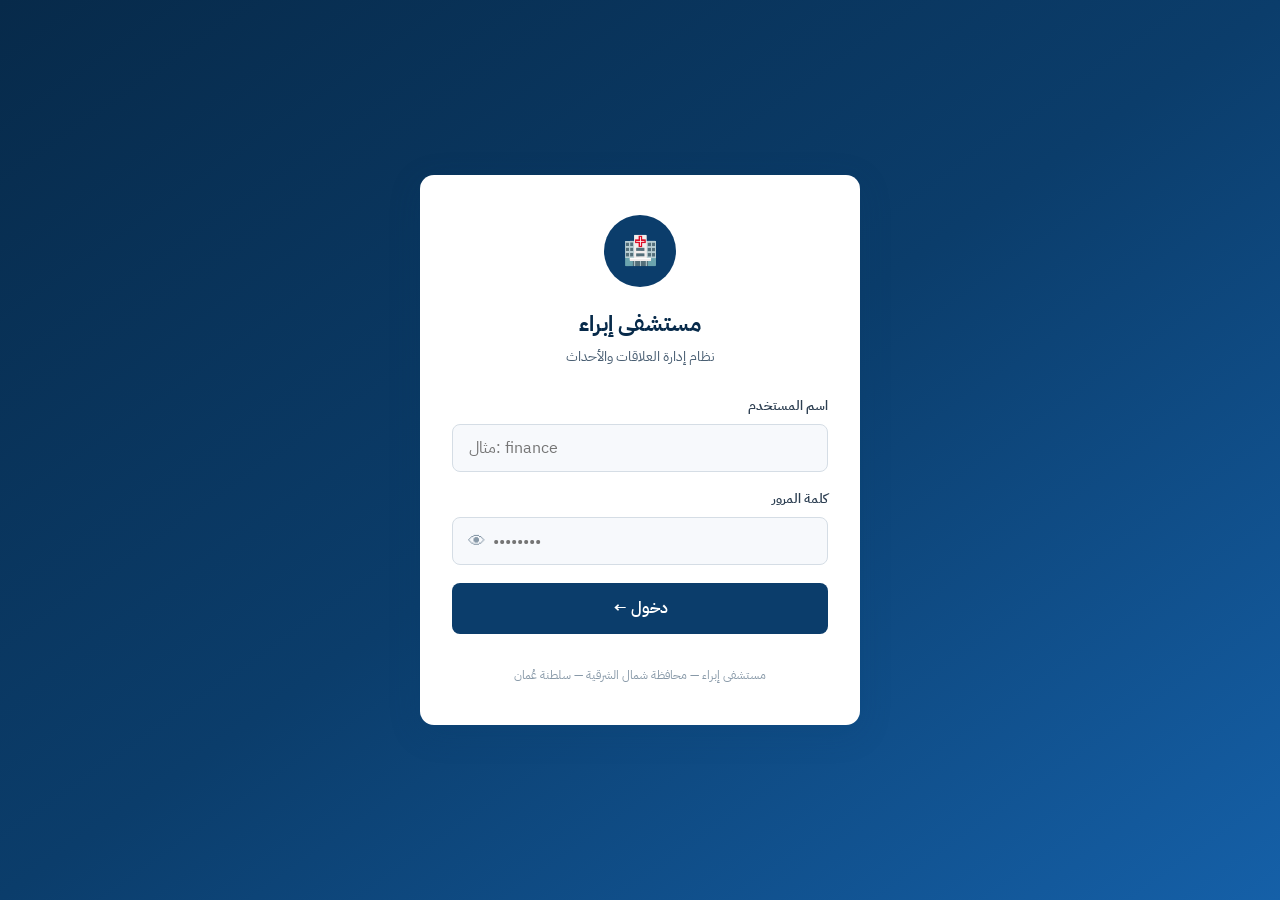
==== commit c6dba0a3: "Update hospital location in index.html" ====
--- a/index.html
+++ b/index.html
@@ -82,7 +82,7 @@
       <button class="btn btn-primary" id="login-btn" onclick="doLogin()">دخول ←</button>
       <div class="login-error" id="login-error"></div>
     </div>
-    <p style="margin-top:2rem;font-size:.75rem;color:var(--neutral-400)">مستشفى إبراء — محافظة الشرقية الجنوبية — سلطنة
+    <p style="margin-top:2rem;font-size:.75rem;color:var(--neutral-400)">مستشفى إبراء — محافظة شمال الشرقية — سلطنة
       عُمان</p>
   </div>
 
